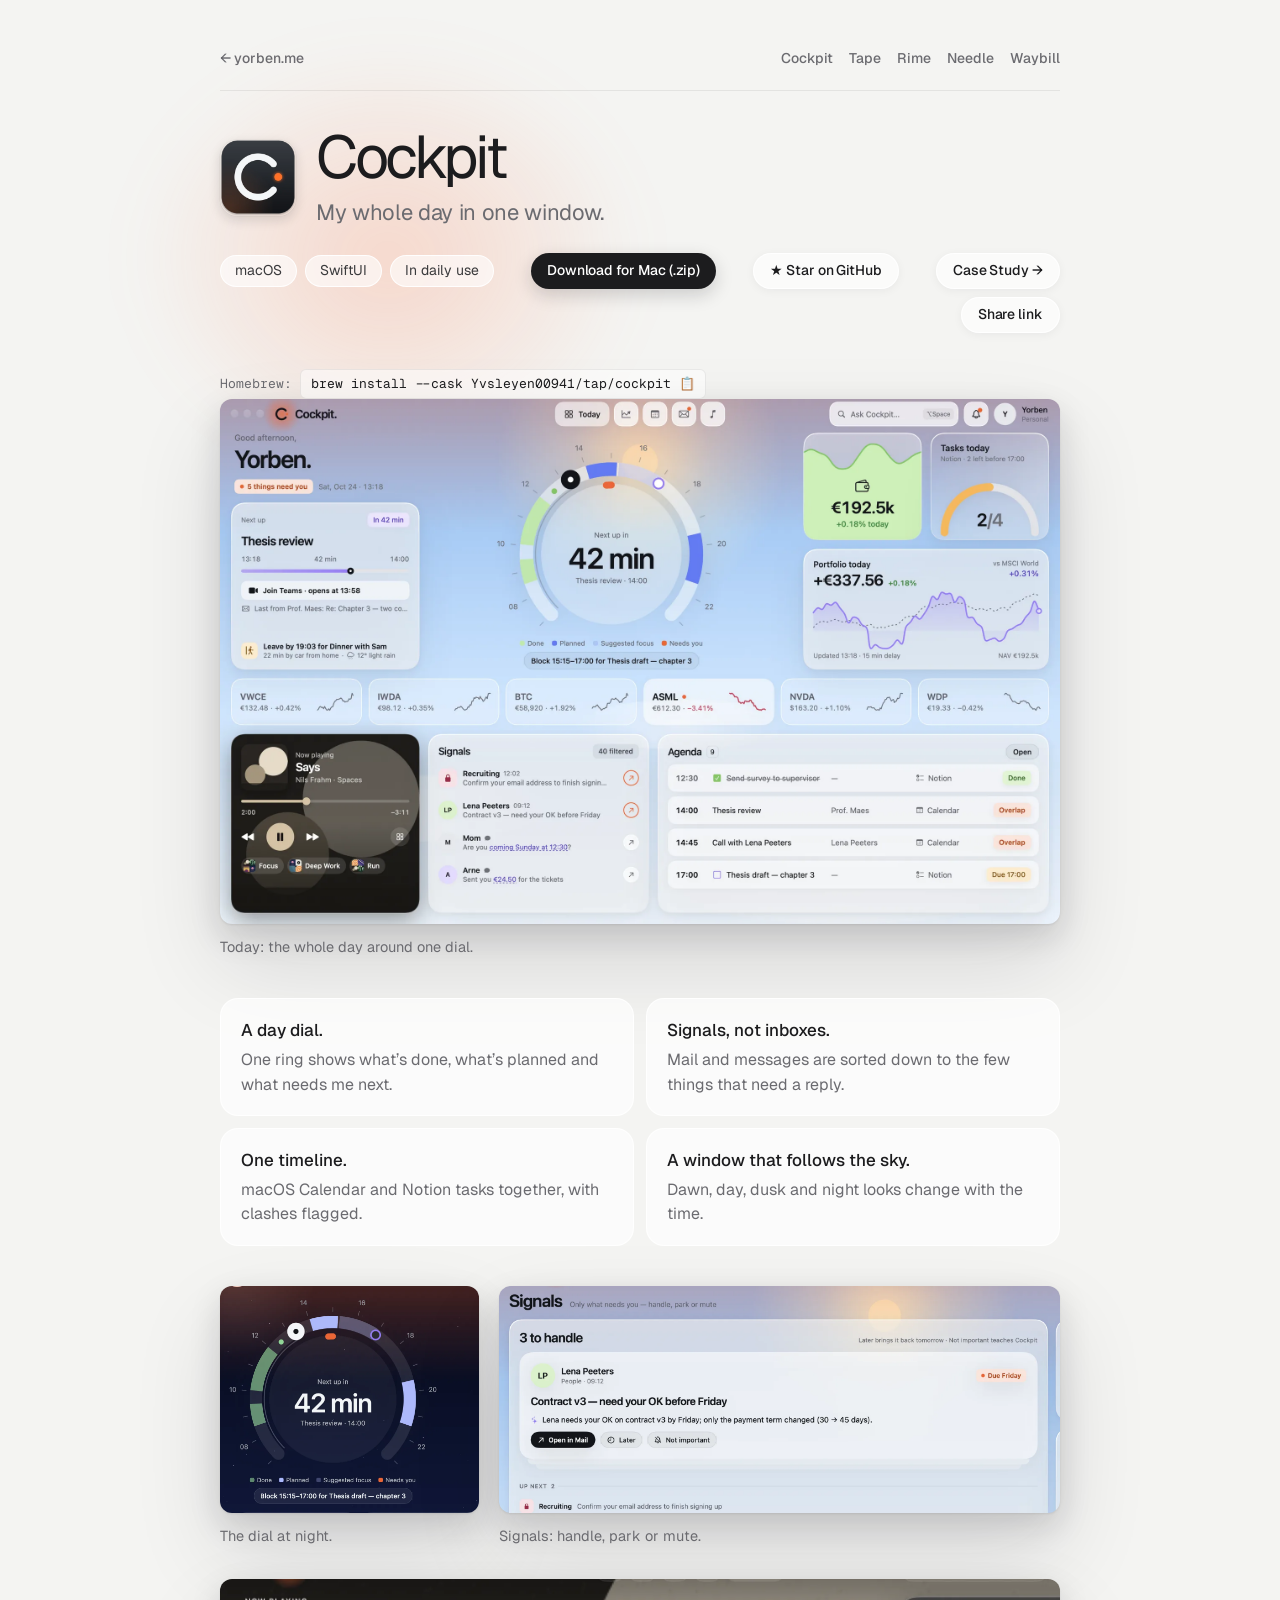
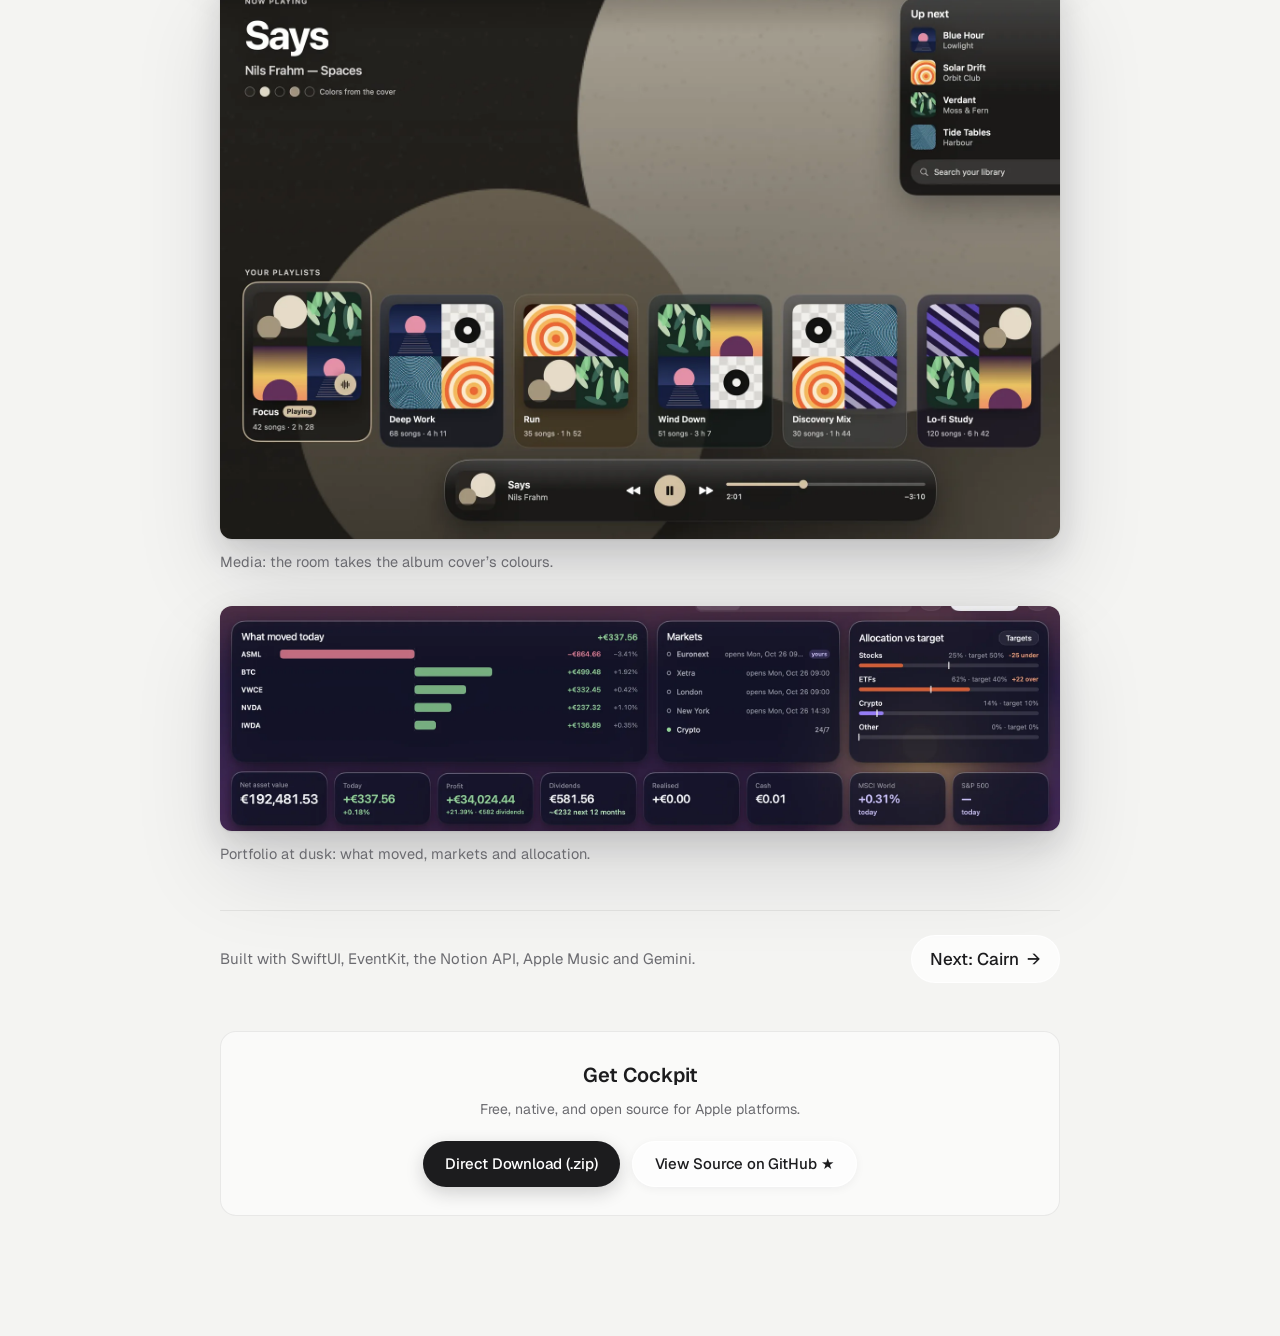
==== cockpit/index.html @ b58d498b "Add dedicated product landing pages for Cockpit, Tape, Rime, Needle, Waybill with 404 router and Clo" ====
<!DOCTYPE html>
<html lang="en">
<head>
  <meta charset="UTF-8">
  <meta name="viewport" content="width=device-width, initial-scale=1, viewport-fit=cover">
  <title>Cockpit — Unified macOS Productivity Heads-Up Display</title>
  <meta name="description" content="Cockpit consolidates your calendar, tasks, music, and triage signals into a unified native macOS productivity HUD with a 24-hour day dial.">
  <meta name="author" content="Yorben Vander Sleyen">
  <meta name="robots" content="index, follow, max-image-preview:large">
  <link rel="canonical" href="https://yorben.me/cockpit/">
  <link rel="icon" type="image/svg+xml" href="../favicon.svg">

  <!-- Open Graph -->
  <meta property="og:type" content="website">
  <meta property="og:url" content="https://yorben.me/cockpit/">
  <meta property="og:title" content="Cockpit — Unified macOS Productivity Heads-Up Display">
  <meta property="og:description" content="Cockpit consolidates your calendar, tasks, music, and triage signals into a unified native macOS productivity HUD with a 24-hour day dial.">
  <meta property="og:image" content="https://yorben.me/assets/work/cockpit/today.webp">

  <!-- Twitter -->
  <meta name="twitter:card" content="summary_large_image">
  <meta name="twitter:title" content="Cockpit — Unified macOS Productivity Heads-Up Display">
  <meta name="twitter:description" content="Cockpit consolidates your calendar, tasks, music, and triage signals into a unified native macOS productivity HUD with a 24-hour day dial.">
  <meta name="twitter:image" content="https://yorben.me/assets/work/cockpit/today.webp">

  <!-- Fonts & Styles -->
  <link rel="preconnect" href="https://fonts.googleapis.com">
  <link rel="preconnect" href="https://fonts.gstatic.com" crossorigin>
  <link href="https://fonts.googleapis.com/css2?family=Geist:wght@300;400;500;600&family=Geist+Mono:wght@400;500&display=swap" rel="stylesheet">
  <link rel="stylesheet" href="../style.css">

  <style>
    .app-shell { width: min(840px, 100% - 32px); margin: 0 auto; padding: 36px 0 96px; }
    @media (min-width: 768px) { .app-shell { width: min(840px, 100% - 64px); padding: 48px 0 120px; } }
    .app-nav { display: flex; align-items: center; justify-content: space-between; margin-bottom: 36px; padding-bottom: 20px; border-bottom: 1px solid var(--hairline); font-size: 14px; font-weight: 500; }
    .app-nav a { color: var(--muted); text-decoration: none; transition: color 0.15s; }
    .app-nav a:hover { color: var(--ink); }
    .detail { display: block !important; padding: 0 !important; max-width: 100% !important; }
    .download-card { margin-top: 48px; padding: 28px; border-radius: 16px; border: 1px solid var(--hairline); background: var(--glass); text-align: center; }
    .download-card h3 { font-size: 20px; font-weight: 600; margin-bottom: 8px; color: var(--ink); }
    .download-card p { font-size: 14px; color: var(--muted); margin-bottom: 20px; }
  </style>
</head>
<body>
  <div class="app-shell">
    <nav class="app-nav">
      <a href="https://yorben.me">← yorben.me</a>
      <div style="display: flex; gap: 16px;">
        <a href="https://yorben.me/cockpit/">Cockpit</a>
        <a href="https://yorben.me/tape/">Tape</a>
        <a href="https://yorben.me/rime/">Rime</a>
        <a href="https://yorben.me/needle/">Needle</a>
        <a href="https://yorben.me/waybill/">Waybill</a>
      </div>
    </nav>

    <article class="detail c-cockpit" id="detail-cockpit" data-detail="cockpit">
        <header class="detail-head">
          <img class="app-icon lg" src="../assets/icons/cockpit.webp" width="256" height="256" alt="Cockpit app icon">
          <div>
            <h2 class="detail-title">Cockpit</h2>
            <p class="detail-tag">My whole day in one window.</p>
          </div>
        </header>
        <div class="detail-meta">
          <span class="chip">macOS</span><span class="chip">SwiftUI</span><span class="chip">In daily use</span>
          <a class="btn btn-ink btn-sm" href="https://github.com/Yvsleyen00941/Cockpit/releases/download/v1.0.0/Cockpit-macOS-v1.0.0.zip">Download for Mac (.zip)</a>
          <a class="btn btn-glass btn-sm" href="https://github.com/Yvsleyen00941/Cockpit" target="_blank" rel="noopener">★ Star on GitHub</a>
          <a class="btn btn-glass btn-sm" href="../articles/building-cockpit-macos-hud.html">Case Study →</a>
          <button class="btn btn-glass btn-sm" type="button" data-copy="https://yorben.me/#cockpit">Share link</button>
        </div>
        <p style="margin: 12px 0 0; font-size: 13px; font-family: var(--mono); color: var(--muted); display: flex; align-items: center; gap: 8px; flex-wrap: wrap;">
          <span>Homebrew:</span>
          <button type="button" style="cursor: pointer; border: 1px solid var(--hairline); background: var(--glass); padding: 4px 10px; border-radius: 6px; font-family: inherit; font-size: inherit; color: var(--ink);" data-copy="brew install --cask Yvsleyen00941/tap/cockpit">brew install --cask Yvsleyen00941/tap/cockpit 📋</button>
        </p>

        <figure class="shot shot-hero media-mac">
          <img loading="lazy" decoding="async" src="../assets/work/cockpit/today.webp" width="2000" height="1250" alt="Cockpit’s Today screen">
          <figcaption>Today: the whole day around one dial.</figcaption>
        </figure>

        <ul class="facts">
          <li><strong>A day dial.</strong> One ring shows what’s done, what’s planned and what needs me next.</li>
          <li><strong>Signals, not inboxes.</strong> Mail and messages are sorted down to the few things that need a reply.</li>
          <li><strong>One timeline.</strong> macOS Calendar and Notion tasks together, with clashes flagged.</li>
          <li><strong>A window that follows the sky.</strong> Dawn, day, dusk and night looks change with the time.</li>
        </ul>

        <div class="shots">
          <div class="shot-row">
            <figure class="shot media-mac" style="--ar: 1.144"><img loading="lazy" decoding="async" src="../assets/work/cockpit/dial.webp" width="1030" height="900" alt="The day dial at night"><figcaption>The dial at night.</figcaption></figure>
            <figure class="shot media-mac" style="--ar: 2.473"><img loading="lazy" decoding="async" src="../assets/work/cockpit/signals.webp" width="1800" height="728" alt="Signals triage queue"><figcaption>Signals: handle, park or mute.</figcaption></figure>
          </div>
          <div class="shot-row">
            <figure class="shot media-mac" style="--ar: 1.500"><img loading="lazy" decoding="async" src="../assets/work/cockpit/media.webp" width="1800" height="1200" alt="Media screen with playlists"><figcaption>Media: the room takes the album cover’s colours.</figcaption></figure>
          </div>
          <div class="shot-row">
            <figure class="shot media-mac" style="--ar: 3.731"><img loading="lazy" decoding="async" src="../assets/work/cockpit/portfolio.webp" width="2000" height="536" alt="Portfolio overview at dusk"><figcaption>Portfolio at dusk: what moved, markets and allocation.</figcaption></figure>
          </div>
        </div>

        <div class="detail-foot">
          <p class="built">Built with SwiftUI, EventKit, the Notion API, Apple Music and Gemini.</p>
          <a class="next" href="#cairn">Next: Cairn <span aria-hidden="true">→</span></a>
        </div>
      </article>

    <div class="download-card">
      <h3>Get Cockpit</h3>
      <p>Free, native, and open source for Apple platforms.</p>
      <div style="display: inline-flex; gap: 12px; flex-wrap: wrap; justify-content: center;">
        <a class="btn btn-ink" href="https://github.com/Yvsleyen00941/Cockpit/releases/download/v1.0.0/Cockpit-macOS-v1.0.0.zip">Direct Download (.zip)</a>
        <a class="btn btn-glass" href="https://github.com/Yvsleyen00941/Cockpit" target="_blank" rel="noopener">View Source on GitHub ★</a>
      </div>
    </div>
  </div>

  <!-- Cloudflare Web Analytics -->
  <script defer src='https://static.cloudflareinsights.com/beacon.min.js' data-cf-beacon='{"token": "6a0b22985e364760aff75a8e9f5f2784"}'></script>
</body>
</html>
---- style.css ----
/* yorben.me — silver & glass
   Light, faintly warm metallic greys (sampled from the silver iPhone 17 Pro),
   frosted glass over a softly lit page, big light type, colour only per project. */

:root {
  --page: #F4F4F2;
  --silver-hi: #EEEEEC;
  --silver: #DCDCDA;
  --silver-lo: #C3C3C1;

  --ink: #1C1C1E;
  --ink-soft: #3A3A3C;
  --muted: #6B6B70;
  --hairline: rgba(28, 28, 30, 0.08);

  --glass: rgba(255, 255, 255, 0.52);
  --glass-strong: rgba(255, 255, 255, 0.74);
  --edge: rgba(255, 255, 255, 0.9);
  --mint: #2FCF96;

  --r-xl: 32px;
  --r-lg: 24px;
  --r-md: 18px;

  --shadow-card: 0 1px 1px rgba(20, 20, 30, 0.03), 0 10px 30px rgba(20, 20, 30, 0.06), 0 30px 80px rgba(20, 20, 30, 0.05);
  --shadow-shot: 0 1px 2px rgba(20, 20, 30, 0.08), 0 12px 32px rgba(20, 20, 30, 0.14), 0 40px 90px rgba(20, 20, 30, 0.12);

  --spring: cubic-bezier(0.16, 1, 0.3, 1);
  --ease: cubic-bezier(0.2, 0.8, 0.2, 1);

  --font: 'Geist', -apple-system, BlinkMacSystemFont, 'SF Pro Text', 'Segoe UI', sans-serif;
  --mono: 'Geist Mono', ui-monospace, 'SF Mono', Menlo, monospace;
}

*, *::before, *::after { box-sizing: border-box; }
html { scroll-behavior: smooth; -webkit-text-size-adjust: 100%; background: var(--page); }
body {
  margin: 0;
  min-height: 100vh;
  background: var(--page);
  color: var(--ink);
  font-family: var(--font);
  font-size: 17px;
  line-height: 1.55;
  -webkit-font-smoothing: antialiased;
  text-rendering: optimizeLegibility;
  overflow-x: hidden;
}
img { max-width: 100%; display: block; }
a { color: inherit; text-decoration: none; }
button { font: inherit; color: inherit; }
h1, h2, h3, p, ul, figure { margin: 0; }
ul { padding: 0; list-style: none; }
:focus-visible { outline: 2px solid var(--ink); outline-offset: 3px; border-radius: 8px; }
::selection { background: rgba(28, 28, 30, 0.12); }

.shell { width: min(1200px, 100% - 32px); margin-inline: auto; }
@media (min-width: 768px) { .shell { width: min(1200px, 100% - 64px); } }

/* ---------- Atmosphere: one soft light source, top left ---------- */
.atmosphere {
  position: fixed; inset: 0; z-index: -2; pointer-events: none;
  background:
    radial-gradient(60% 50% at 12% 0%, rgba(255, 255, 255, 0.95), transparent 70%),
    radial-gradient(45% 40% at 92% 8%, rgba(214, 224, 240, 0.55), transparent 70%),
    radial-gradient(50% 45% at 80% 100%, rgba(240, 228, 214, 0.5), transparent 70%),
    linear-gradient(180deg, #F7F7F5 0%, var(--page) 40%, #EFEFED 100%);
}
.grain {
  position: fixed; inset: -50%; z-index: 100; pointer-events: none; opacity: 0.045;
  background-image: url("data:image/svg+xml,%3Csvg xmlns='http://www.w3.org/2000/svg' width='180' height='180'%3E%3Cfilter id='n'%3E%3CfeTurbulence type='fractalNoise' baseFrequency='.9' numOctaves='2' stitchTiles='stitch'/%3E%3CfeColorMatrix values='0 0 0 0 0 0 0 0 0 0 0 0 0 0 0 0 0 0 1 0'/%3E%3C/filter%3E%3Crect width='100%25' height='100%25' filter='url(%23n)'/%3E%3C/svg%3E");
}

/* ---------- Glass ---------- */
.glass {
  background: var(--glass);
  -webkit-backdrop-filter: blur(24px) saturate(1.5);
  backdrop-filter: blur(24px) saturate(1.5);
  border: 1px solid var(--edge);
  box-shadow: var(--shadow-card), inset 0 1px 0 rgba(255, 255, 255, 0.9);
}

/* ---------- Buttons & chips ---------- */
.btn {
  display: inline-flex; align-items: center; justify-content: center; gap: 8px;
  height: 46px; padding: 0 22px; border-radius: 999px; border: 0;
  font-size: 15px; font-weight: 500; letter-spacing: -0.005em; white-space: nowrap;
  cursor: pointer; transition: transform 0.3s var(--spring), background 0.2s, box-shadow 0.3s;
}
.btn:active { transform: scale(0.97); }
.btn-sm { height: 36px; padding: 0 16px; font-size: 14px; }
.btn-ink { background: var(--ink); color: #fff; box-shadow: 0 6px 18px rgba(20, 20, 30, 0.18); }
.btn-ink:hover { background: #000; transform: translateY(-1px); }
.btn-glass {
  background: rgba(255, 255, 255, 0.62); color: var(--ink);
  border: 1px solid var(--edge); box-shadow: 0 2px 10px rgba(20, 20, 30, 0.05);
}
.btn-glass:hover { background: #fff; transform: translateY(-1px); }

.chip, .chips li {
  display: inline-flex; align-items: center; height: 32px; padding: 0 14px;
  border-radius: 999px; font-size: 14px; color: var(--ink-soft);
  background: rgba(255, 255, 255, 0.6); border: 1px solid var(--edge);
}
.chips { display: flex; flex-wrap: wrap; gap: 8px; }

.eyebrow { display: inline-flex; align-items: center; gap: 10px; font-size: 15px; font-weight: 500; color: var(--muted); }
.live-dot {
  width: 8px; height: 8px; border-radius: 50%; background: var(--mint);
  box-shadow: 0 0 0 4px rgba(47, 207, 150, 0.18);
  animation: pulse 2.8s var(--ease) infinite;
}
@keyframes pulse { 50% { box-shadow: 0 0 0 7px rgba(47, 207, 150, 0.06); } }

/* ---------- Navigation ---------- */
.nav-wrap { position: sticky; top: 12px; z-index: 50; width: min(1200px, 100% - 24px); margin: 12px auto 0; }
.nav {
  display: flex; align-items: center; justify-content: space-between; gap: 16px;
  height: 60px; padding: 0 10px 0 12px; border-radius: 999px;
  background: var(--glass-strong);
}
.brand { display: inline-flex; align-items: center; gap: 10px; }
.brand-mark { width: 34px; height: 34px; filter: drop-shadow(0 2px 4px rgba(20, 20, 30, 0.14)); }
.brand-mark.sm { width: 22px; height: 22px; }
.brand-word { font-size: 18px; font-weight: 600; letter-spacing: -0.03em; }
.brand-word .dot { color: var(--mint); }
.nav-links { display: flex; gap: 4px; }
.nav-links a { padding: 8px 14px; border-radius: 999px; font-size: 15px; color: var(--ink-soft); transition: background 0.2s, color 0.2s; }
.nav-links a:hover, .nav-links a.is-active { background: rgba(28, 28, 30, 0.06); color: var(--ink); }
@media (max-width: 640px) {
  .nav-links { display: none; }
}

/* ---------- Hero ---------- */
.hero {
  display: grid; grid-template-columns: minmax(0, 1fr) minmax(0, 1.1fr); align-items: center; gap: 48px;
  min-height: min(820px, calc(100svh - 72px)); padding-block: 56px 40px;
}
.display {
  margin-top: 22px;
  font-size: clamp(44px, 5.1vw, 78px); line-height: 1; font-weight: 300; letter-spacing: -0.05em; text-wrap: balance;
}
.lede { margin-top: 26px; max-width: 34em; font-size: clamp(17px, 1.35vw, 19px); color: var(--muted); }
.hero-actions { display: flex; flex-wrap: wrap; gap: 12px; margin-top: 34px; }

.hero-scene { position: relative; aspect-ratio: 1 / 0.86; }
.float {
  position: absolute; will-change: transform;
  transform: translate3d(calc(var(--px, 0) * 1px), calc(var(--py, 0) * 1px), 0);
  transition: transform 0.9s var(--spring);
}
.float img { width: 100%; height: auto; box-shadow: var(--shadow-shot); animation: drift 9s ease-in-out infinite; }
.f-mac { width: 92%; right: 0; top: 4%; z-index: 1; }
.f-mac img { border-radius: 14px; }
.f-globe { width: 44%; right: -3%; bottom: 0; z-index: 2; }
.f-globe img { border-radius: 16px; animation-delay: -3s; }
.f-phone { width: 29%; left: 2%; bottom: -6%; z-index: 3; container-type: inline-size; }
.f-phone img {
  border-radius: 13.5cqw; aspect-ratio: 900 / 1500; object-fit: cover; object-position: top;
  outline: 1px solid rgba(255, 255, 255, 0.9); outline-offset: -1px; animation-delay: -6s;
}
.halo {
  position: absolute; inset: 8% 6% 4% 10%; z-index: 0; border-radius: 50%;
  background:
    radial-gradient(closest-side at 30% 70%, rgba(62, 230, 168, 0.28), transparent),
    radial-gradient(closest-side at 70% 30%, rgba(255, 140, 80, 0.18), transparent),
    radial-gradient(closest-side at 80% 80%, rgba(70, 110, 230, 0.2), transparent);
  filter: blur(40px);
}
@keyframes drift { 50% { transform: translateY(-8px); } }

@media (max-width: 920px) {
  .hero { grid-template-columns: 1fr; min-height: 0; gap: 40px; padding-top: 40px; }
  .hero-scene { width: min(640px, 100%); margin-inline: auto; margin-bottom: 24px; }
}

/* ---------- Sections ---------- */
.section { padding-block: clamp(80px, 10vw, 140px) 0; scroll-margin-top: 84px; }
.section-head { margin-bottom: 40px; }
.title { margin-top: 12px; font-size: clamp(34px, 4.4vw, 60px); line-height: 1.04; font-weight: 300; letter-spacing: -0.045em; }
.sub { margin-top: 12px; color: var(--muted); font-size: 18px; }

/* ---------- Work: bento ---------- */
.bento { display: grid; grid-template-columns: repeat(12, minmax(0, 1fr)); gap: 20px; }
.span-4 { grid-column: span 4; }
.span-6 { grid-column: span 6; }
.span-8 { grid-column: span 8; }
.span-12 { grid-column: span 12; }

.card {
  --tint: 200 200 200;
  --pad: 28px;
  position: relative; isolation: isolate; overflow: hidden;
  display: flex; flex-direction: column;
  height: var(--h, 540px); padding: var(--pad) var(--pad) 0; border-radius: var(--r-xl);
  transition: transform 0.6s var(--spring), box-shadow 0.6s var(--spring);
}
.span-8, .span-4 { --h: 600px; }
.span-6 { --h: 490px; }
.card::before {
  content: ''; position: absolute; z-index: -1; left: 10%; right: 10%; bottom: -30%; height: 75%;
  border-radius: 50%; background: radial-gradient(closest-side, rgb(var(--tint) / 0.35), transparent);
  filter: blur(30px); transition: opacity 0.6s var(--ease), transform 0.8s var(--spring);
}
.card:hover { transform: translateY(-4px); box-shadow: var(--shadow-card), 0 30px 70px rgba(20, 20, 30, 0.08); }
.card:hover::before { transform: scale(1.12); }

.card-title-row { display: flex; align-items: center; gap: 14px; }
.card h3 { font-size: 24px; font-weight: 500; letter-spacing: -0.03em; line-height: 1.15; }
.platform { font-size: 14px; color: var(--muted); }
.card-line { margin-top: 14px; max-width: 30em; color: var(--ink-soft); font-size: 16.5px; }

.app-icon { width: 48px; height: 48px; border-radius: 22.5%; box-shadow: 0 4px 12px rgba(20, 20, 30, 0.14), 0 0 0 0.5px rgba(0, 0, 0, 0.06); flex: none; }
.app-icon.lg { width: 76px; height: 76px; }

/* The screenshot starts below the text and runs off the card's edge: a piece, not the whole screen. */
.card-media { position: relative; flex: 1; min-height: 0; margin-top: 28px; }
.card-media img {
  position: absolute; top: 0; left: 0; width: 100%; height: auto; max-width: none;
  box-shadow: var(--shadow-shot);
  transform: translateY(10px); transition: transform 0.7s var(--spring);
}
.card:hover .card-media img { transform: translateY(0) scale(1.012); }
.card .media-mac img { border-radius: 12px 12px 0 0; }
.card .media-ipad img { border-radius: 16px 16px 0 0; }

.card-tall .card-media { container-type: inline-size; }
.card-tall .card-media img {
  left: 50%; width: min(80%, 300px); translate: -50% 0;
  border-radius: min(10.8cqw, 40px); outline: 1px solid rgba(255, 255, 255, 0.9); outline-offset: -1px;
}

.card-wide { --h: 440px; flex-direction: row; gap: 40px; }
.card-wide .card-text { flex: 0 0 32%; align-self: center; padding-bottom: var(--pad); }
.card-wide .card-media { margin-top: 12px; }
.card-wide .card-media img { border-radius: 16px 16px 0 0; }

.card-open {
  position: absolute; top: 22px; right: 22px; width: 40px; height: 40px; border-radius: 50%;
  display: grid; place-items: center; background: rgba(255, 255, 255, 0.7); border: 1px solid var(--edge);
  transition: background 0.3s, color 0.3s, transform 0.5s var(--spring);
}
.card-open svg { width: 18px; height: 18px; fill: none; stroke: currentColor; stroke-width: 2; stroke-linecap: round; stroke-linejoin: round; }
.card:hover .card-open { background: var(--ink); color: #fff; transform: rotate(45deg); }

/* project colours: used only as each project's light */
.c-rime { --tint: 140 185 240; }
.c-cockpit { --tint: 255 110 60; }
.c-cairn { --tint: 62 230 168; }
.c-aero { --tint: 60 110 225; }
.c-waybill { --tint: 85 89 225; }
.c-hub { --tint: 232 150 90; }
.c-tape { --tint: 52 211 153; }
.c-needle { --tint: 167 139 250; }

/* Tape and Needle live on the bottom edge of the screen, so their pictures stand on the card's bottom edge. */
.c-tape .card-media img, .c-needle .card-media img { top: auto; bottom: 0; transform: none; transform-origin: 50% 100%; }

@media (max-width: 980px) {
  .span-8, .span-4 { grid-column: span 12; }
  .span-8 { --h: 620px; }
  .card-tall { --h: 580px; }
}
@media (max-width: 760px) {
  .span-6 { grid-column: span 12; }
  .card { --pad: 22px; height: auto; border-radius: 28px; }
  .card-media { flex: none; height: 50vw; margin-top: 22px; }
  .card-tall .card-media { height: 420px; }
  .card-wide { flex-direction: column; gap: 0; }
  .card-wide .card-text { padding-bottom: 0; align-self: auto; }
  .card-wide .card-media { margin-top: 22px; }
  .card-open { top: 18px; right: 18px; }
  /* Wide and short: the card takes the picture's own height instead of leaving a gap above it. */
  .c-tape .card-media, .c-needle .card-media { height: auto; }
  .c-tape .card-media img, .c-needle .card-media img { position: relative; }
}

/* ---------- About ---------- */
.principles { display: grid; grid-template-columns: repeat(3, minmax(0, 1fr)); gap: 20px; }
.principle { padding: 28px; border-radius: var(--r-lg); }
.principle .num { font-family: var(--mono); font-size: 13px; color: var(--muted); }
.principle h3 { margin-top: 28px; font-size: 22px; font-weight: 500; letter-spacing: -0.025em; }
.principle p { margin-top: 8px; color: var(--muted); }
.toolkit { display: flex; align-items: center; flex-wrap: wrap; gap: 14px 20px; margin-top: 28px; }
.toolkit-label { font-size: 15px; font-weight: 500; color: var(--muted); }
@media (max-width: 860px) { .principles { grid-template-columns: 1fr; } .principle h3 { margin-top: 14px; } }

/* ---------- Contact & footer ---------- */
.contact {
  display: flex; align-items: flex-end; justify-content: space-between; gap: 32px; flex-wrap: wrap;
  padding: clamp(28px, 5vw, 56px); border-radius: var(--r-xl);
}
.contact-actions { display: flex; flex-wrap: wrap; gap: 10px; }
.footer {
  display: flex; justify-content: space-between; align-items: center; gap: 16px; flex-wrap: wrap;
  padding-block: 56px 40px; font-size: 14px; color: var(--muted);
}
.footer-brand { display: inline-flex; align-items: center; gap: 10px; color: var(--ink-soft); }
.footer a:hover { color: var(--ink); }

/* ---------- Reveal on scroll (content stays visible without JS) ---------- */
.js [data-reveal] { opacity: 0; transform: translateY(22px); transition: opacity 0.9s var(--spring), transform 0.9s var(--spring); }
.js [data-reveal].is-in { opacity: 1; transform: none; }
.js .card[data-reveal].is-in { transition: opacity 0.9s var(--spring), transform 0.6s var(--spring), box-shadow 0.6s var(--spring); }
.js .card[data-reveal].is-in:hover { transform: translateY(-4px); }

/* ---------- Project sheet ---------- */
.sheet {
  width: min(1080px, 100% - 24px); max-width: none; height: calc(100dvh - 24px); max-height: none;
  margin: auto auto 0; padding: 0; border: 0; background: transparent; overflow: visible; color: var(--ink);
}
.sheet::backdrop { background: rgba(28, 28, 32, 0.26); -webkit-backdrop-filter: blur(8px); backdrop-filter: blur(8px); }
.sheet[open] { animation: sheet-in 0.55s var(--spring); }
.sheet[open]::backdrop { animation: fade-in 0.4s var(--ease); }
.sheet.is-closing { animation: sheet-out 0.28s var(--ease) forwards; }
.sheet.is-closing::backdrop { animation: fade-out 0.28s var(--ease) forwards; }
@keyframes sheet-in { from { transform: translateY(60px); opacity: 0; } }
@keyframes sheet-out { to { transform: translateY(60px); opacity: 0; } }
@keyframes fade-in { from { opacity: 0; } }
@keyframes fade-out { to { opacity: 0; } }

.sheet-panel {
  height: 100%; overflow-y: auto; overscroll-behavior: contain;
  border-radius: 32px 32px 0 0;
  background: rgba(248, 248, 246, 0.94);
  -webkit-backdrop-filter: blur(30px) saturate(1.4); backdrop-filter: blur(30px) saturate(1.4);
  border: 1px solid var(--edge); border-bottom: 0;
  box-shadow: 0 -20px 60px rgba(20, 20, 30, 0.12);
  padding: 0 clamp(20px, 4vw, 48px) 56px;
}
.sheet-bar {
  position: sticky; top: 0; z-index: 2; display: flex; justify-content: center; align-items: center;
  height: 64px; margin-inline: calc(clamp(20px, 4vw, 48px) * -1); margin-bottom: 8px;
  background: linear-gradient(rgba(248, 248, 246, 0.96) 55%, rgba(248, 248, 246, 0));
}
.sheet-grabber { width: 40px; height: 5px; border-radius: 3px; background: rgba(28, 28, 30, 0.16); }
.icon-btn {
  display: grid; place-items: center; width: 40px; height: 40px; border-radius: 50%; border: 1px solid var(--edge);
  background: rgba(255, 255, 255, 0.8); cursor: pointer; transition: background 0.2s, transform 0.3s var(--spring);
}
.icon-btn:hover { background: #fff; transform: scale(1.06); }
.icon-btn svg { width: 18px; height: 18px; fill: none; stroke: currentColor; stroke-width: 2; stroke-linecap: round; }
.sheet-close { position: absolute; right: clamp(16px, 3vw, 28px); top: 12px; }

.detail { position: relative; isolation: isolate; }
.detail::before {
  content: ''; position: absolute; z-index: -1; top: -80px; left: -10%; width: 60%; height: 420px;
  background: radial-gradient(closest-side, rgb(var(--tint) / 0.22), transparent); filter: blur(30px);
}
.detail-head { display: flex; align-items: center; gap: 20px; }
.detail-title { font-size: clamp(36px, 5vw, 60px); font-weight: 400; letter-spacing: -0.05em; line-height: 1; }
.detail-tag { margin-top: 8px; font-size: clamp(18px, 2vw, 22px); color: var(--muted); letter-spacing: -0.015em; }
.detail-meta { display: flex; flex-wrap: wrap; align-items: center; gap: 8px; margin: 24px 0 36px; }
.detail-meta .btn { margin-left: auto; }
@media (max-width: 560px) { .detail-meta .btn { margin-left: 0; } .app-icon.lg { width: 60px; height: 60px; } }

.shot img { width: 100%; height: auto; box-shadow: var(--shadow-shot); cursor: zoom-in; background: var(--silver-hi); }
.shot figcaption { margin-top: 12px; font-size: 14.5px; color: var(--muted); }
.shot.media-mac img { border-radius: 12px; }
.shot.media-ipad img { border-radius: 16px; }
.shot.media-phone { container-type: inline-size; }
.shot.media-phone img { border-radius: 13.5cqw; outline: 1px solid rgba(255, 255, 255, 0.9); outline-offset: -1px; }
.shot-hero { margin-bottom: 40px; }

.facts { display: grid; grid-template-columns: repeat(2, minmax(0, 1fr)); gap: 12px; margin-bottom: 40px; }
.facts li { padding: 18px 20px; border-radius: var(--r-md); background: rgba(255, 255, 255, 0.66); border: 1px solid var(--edge); color: var(--muted); font-size: 16px; }
.facts strong { display: block; margin-bottom: 4px; color: var(--ink); font-weight: 500; font-size: 17px; }
@media (max-width: 640px) { .facts { grid-template-columns: 1fr; } }

/* Rows share one height: each shot's width grows with its aspect ratio (--ar). */
.shots { display: grid; gap: 32px; }
.shot-row { display: flex; gap: 20px; align-items: flex-start; }
.shot-row .shot { flex: var(--ar, 1) 1 0%; min-width: 0; }
/* At actual size: one CSS pixel per point, so a small window stays as sharp as on the Mac. */
.shot-row .shot.actual { flex: none; width: var(--w); }
.shot.actual img { border-radius: 8px; }
@media (max-width: 640px) {
  .shot-row.actuals { flex-direction: row; flex-wrap: wrap; gap: 24px 16px; }
  .shot-row.actuals .shot.actual { width: calc(50% - 8px); }
}
/* A window that brings its own corners and shadow gets no frame of ours. */
.shot.media-window img { border-radius: 0; box-shadow: none; background: none; }
.phones { display: grid; grid-template-columns: repeat(4, minmax(0, 1fr)); gap: 28px 20px; margin-bottom: 8px; }
.phones figcaption { text-align: center; }
.phones + .facts { margin: 36px 0 0; }
@media (max-width: 640px) {
  .shot-row { flex-direction: column; gap: 32px; }
  .shot-row .shot { flex: none; width: 100%; }
  .phones { grid-template-columns: repeat(2, minmax(0, 1fr)); }
}

.detail-foot {
  display: flex; justify-content: space-between; align-items: center; gap: 20px; flex-wrap: wrap;
  margin-top: 44px; padding-top: 24px; border-top: 1px solid var(--hairline);
}
.built { font-size: 15px; color: var(--muted); max-width: 40em; }
.next { display: inline-flex; gap: 8px; font-weight: 500; padding: 10px 18px; border-radius: 999px; background: rgba(255, 255, 255, 0.7); border: 1px solid var(--edge); transition: background 0.2s; }
.next:hover { background: #fff; }

/* ---------- Articles & Engineering ---------- */
.articles-grid { display: grid; grid-template-columns: repeat(2, minmax(0, 1fr)); gap: 20px; }
@media (max-width: 768px) { .articles-grid { grid-template-columns: 1fr; } }
.article-card {
  padding: 32px; border-radius: var(--r-lg); display: flex; flex-direction: column; justify-content: space-between;
  text-decoration: none; color: inherit; transition: transform 0.2s var(--ease), box-shadow 0.2s var(--ease);
}
.article-card:hover { transform: translateY(-2px); box-shadow: var(--shadow-card); }
.article-card .tag { font-family: var(--mono); font-size: 12px; text-transform: uppercase; color: var(--muted); letter-spacing: 0.05em; }
.article-card h3 { margin: 14px 0 8px; font-size: 21px; font-weight: 500; letter-spacing: -0.02em; color: var(--ink); line-height: 1.3; }
.article-card p { color: var(--muted); font-size: 15px; line-height: 1.5; margin-bottom: 20px; }
.article-card .read-more { font-size: 14px; font-weight: 500; color: var(--ink); display: inline-flex; align-items: center; gap: 6px; }

/* ---------- Lightbox ---------- */
.lightbox {
  position: fixed; inset: 0; z-index: 10; display: grid; place-items: center; padding: 24px;
  background: rgba(244, 244, 242, 0.92); -webkit-backdrop-filter: blur(20px); backdrop-filter: blur(20px);
  cursor: zoom-out; animation: fade-in 0.3s var(--ease);
}
.lightbox[hidden] { display: none; }
.lightbox img { max-width: min(1600px, 100%); max-height: calc(100dvh - 48px); width: auto; height: auto; border-radius: 14px; box-shadow: var(--shadow-shot); animation: zoom-in 0.45s var(--spring); }
.lightbox-close { position: absolute; top: 16px; right: 16px; }
@keyframes zoom-in { from { transform: scale(0.96); opacity: 0; } }

/* ---------- Toast ---------- */
.toast {
  position: fixed; left: 50%; bottom: 28px; z-index: 60; padding: 12px 20px; border-radius: 999px;
  background: var(--ink); color: #fff; font-size: 15px; pointer-events: none;
  opacity: 0; transform: translate(-50%, 16px); transition: opacity 0.3s, transform 0.5s var(--spring);
}
.toast.show { opacity: 1; transform: translate(-50%, 0); }

/* ---------- Reduced motion ---------- */
@media (prefers-reduced-motion: reduce) {
  html { scroll-behavior: auto; }
  *, *::before, *::after { animation: none !important; transition-duration: 0.01ms !important; }
  .js [data-reveal] { opacity: 1; transform: none; }
}
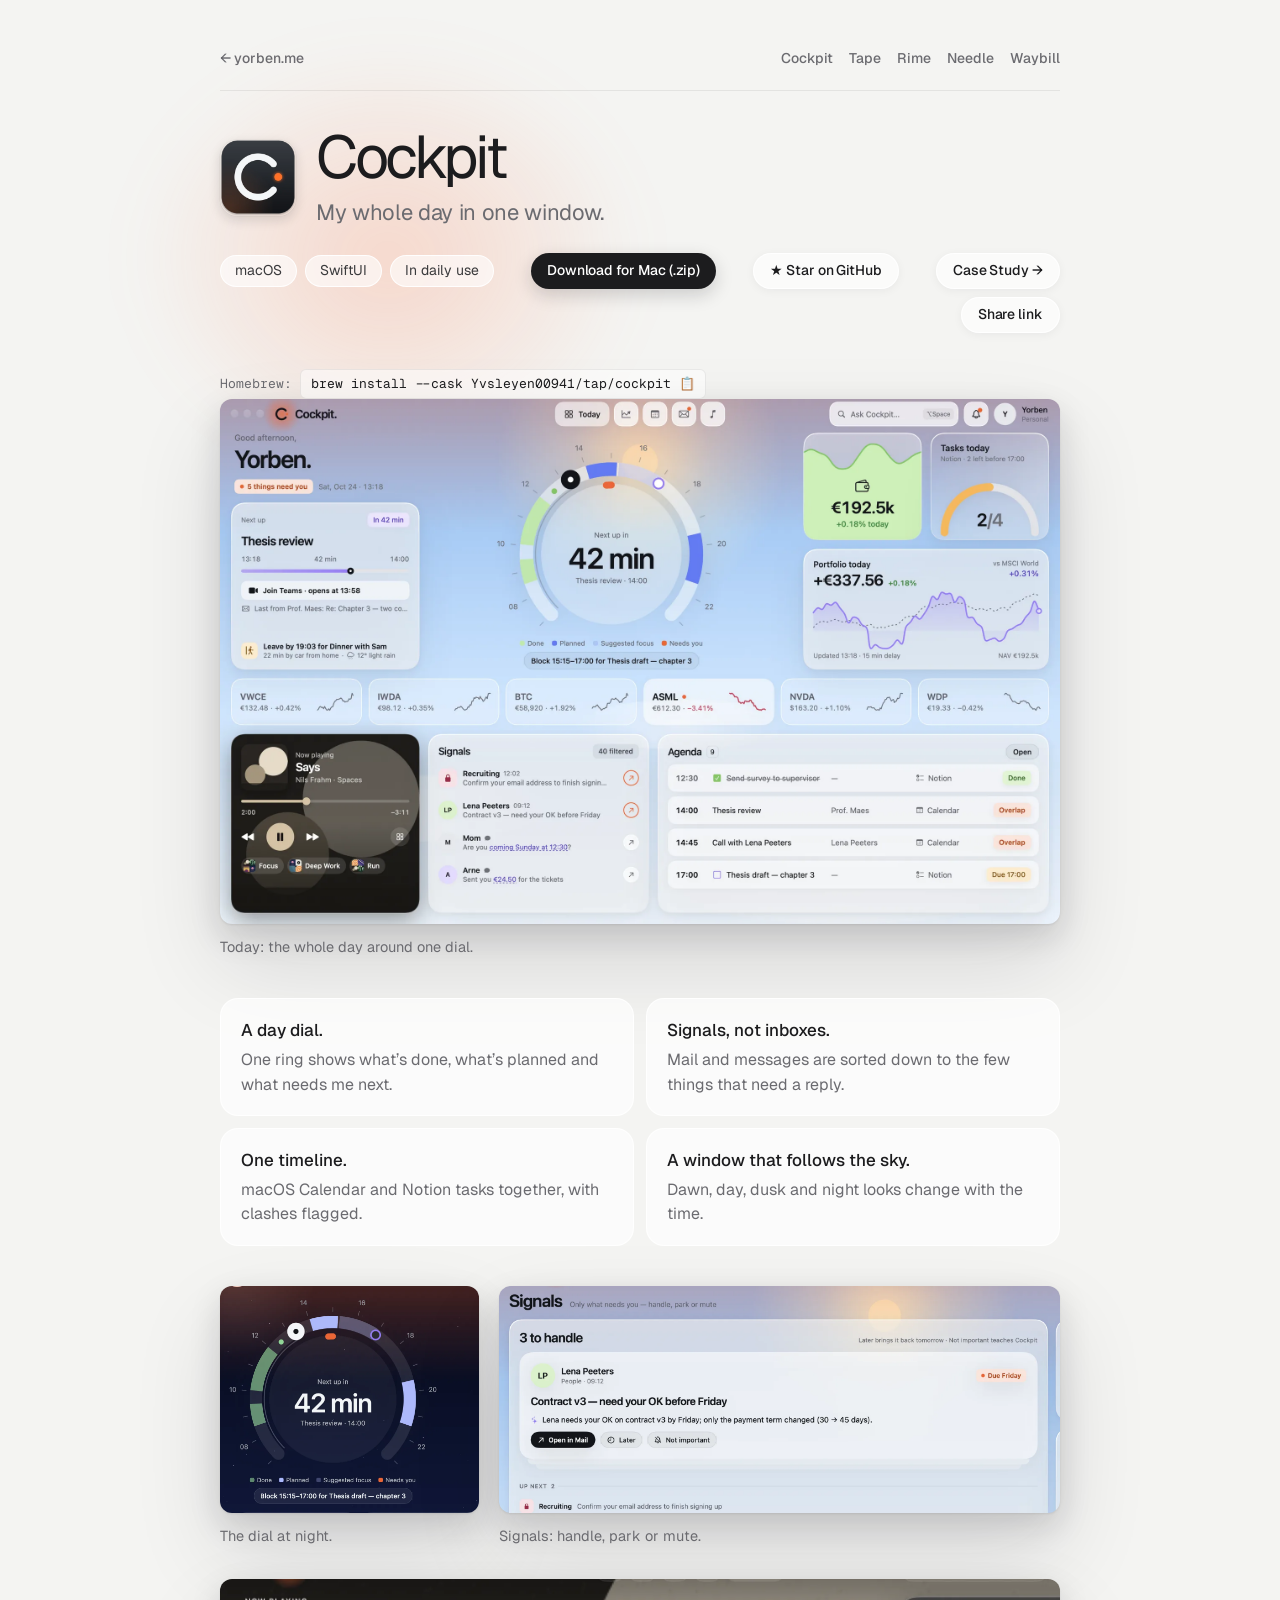
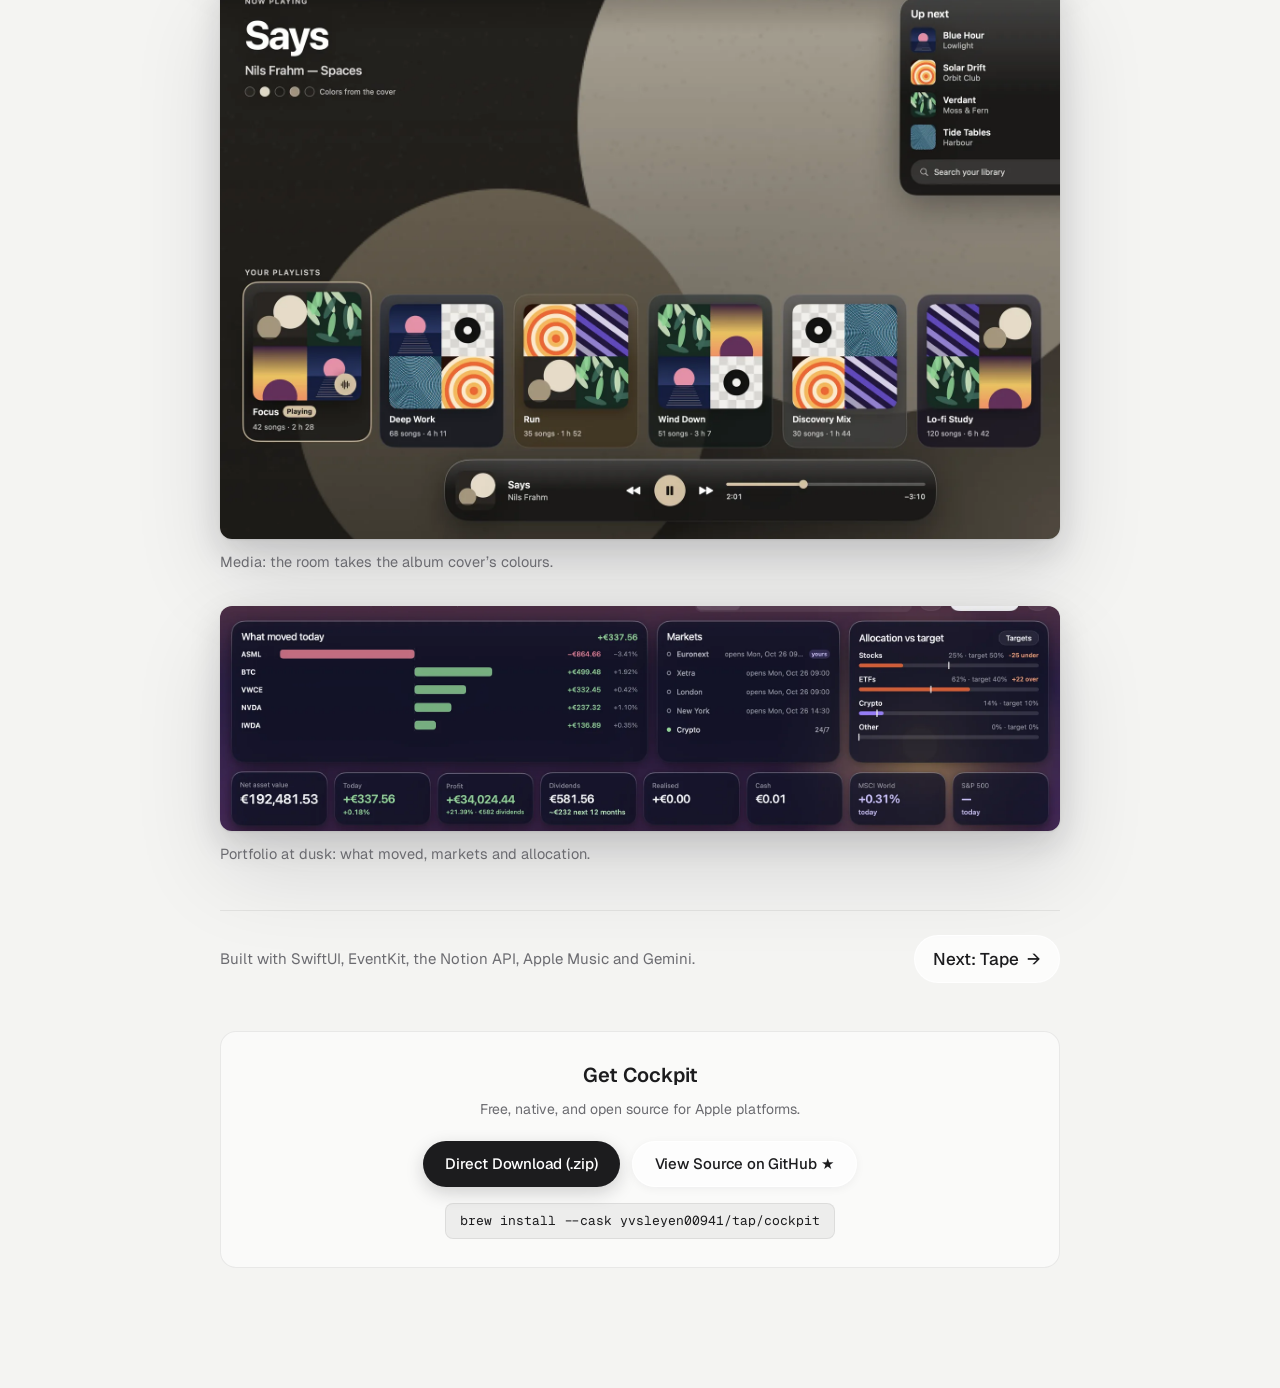
==== commit e70a5690: "Add Schema.org SoftwareApplication structured data and Homebrew install commands" ====
--- a/cockpit/index.html
+++ b/cockpit/index.html
@@ -40,6 +40,29 @@
     .download-card h3 { font-size: 20px; font-weight: 600; margin-bottom: 8px; color: var(--ink); }
     .download-card p { font-size: 14px; color: var(--muted); margin-bottom: 20px; }
   </style>
+  <!-- Schema.org SoftwareApplication -->
+  <script type="application/ld+json">
+  {
+    "@context": "https://schema.org",
+    "@type": "SoftwareApplication",
+    "name": "Cockpit",
+    "operatingSystem": "macOS 14.0 or later",
+    "applicationCategory": "ProductivityApplication",
+    "offers": {
+      "@type": "Offer",
+      "price": "0",
+      "priceCurrency": "USD"
+    },
+    "downloadUrl": "https://github.com/Yvsleyen00941/Cockpit/releases/download/v1.0.0/Cockpit-macOS-v1.0.0.zip",
+    "softwareVersion": "1.0.0",
+    "description": "Cockpit consolidates your calendar, tasks, music, and triage signals into a unified native macOS productivity HUD with a 24-hour day dial.",
+    "author": {
+      "@type": "Person",
+      "name": "Yorben Vander Sleyen",
+      "url": "https://yorben.me"
+    }
+  }
+  </script>
 </head>
 <body>
   <div class="app-shell">
@@ -101,7 +124,7 @@
 
         <div class="detail-foot">
           <p class="built">Built with SwiftUI, EventKit, the Notion API, Apple Music and Gemini.</p>
-          <a class="next" href="#cairn">Next: Cairn <span aria-hidden="true">→</span></a>
+          <a class="next" href="https://yorben.me/tape/">Next: Tape <span aria-hidden="true">→</span></a>
         </div>
       </article>
 
@@ -112,6 +135,9 @@
         <a class="btn btn-ink" href="https://github.com/Yvsleyen00941/Cockpit/releases/download/v1.0.0/Cockpit-macOS-v1.0.0.zip">Direct Download (.zip)</a>
         <a class="btn btn-glass" href="https://github.com/Yvsleyen00941/Cockpit" target="_blank" rel="noopener">View Source on GitHub ★</a>
       </div>
+      <div style="margin-top: 16px;">
+        <code style="display: inline-block; padding: 7px 14px; background: rgba(0,0,0,0.05); border-radius: 8px; font-family: 'Geist Mono', monospace; font-size: 13px; color: var(--ink); border: 1px solid var(--hairline); cursor: pointer;" title="Click to copy" onclick="navigator.clipboard.writeText('brew install --cask yvsleyen00941/tap/cockpit'); this.innerText = 'Copied to clipboard!'; setTimeout(() => this.innerText = 'brew install --cask yvsleyen00941/tap/cockpit', 2000);">brew install --cask yvsleyen00941/tap/cockpit</code>
+      </div>
     </div>
   </div>
 
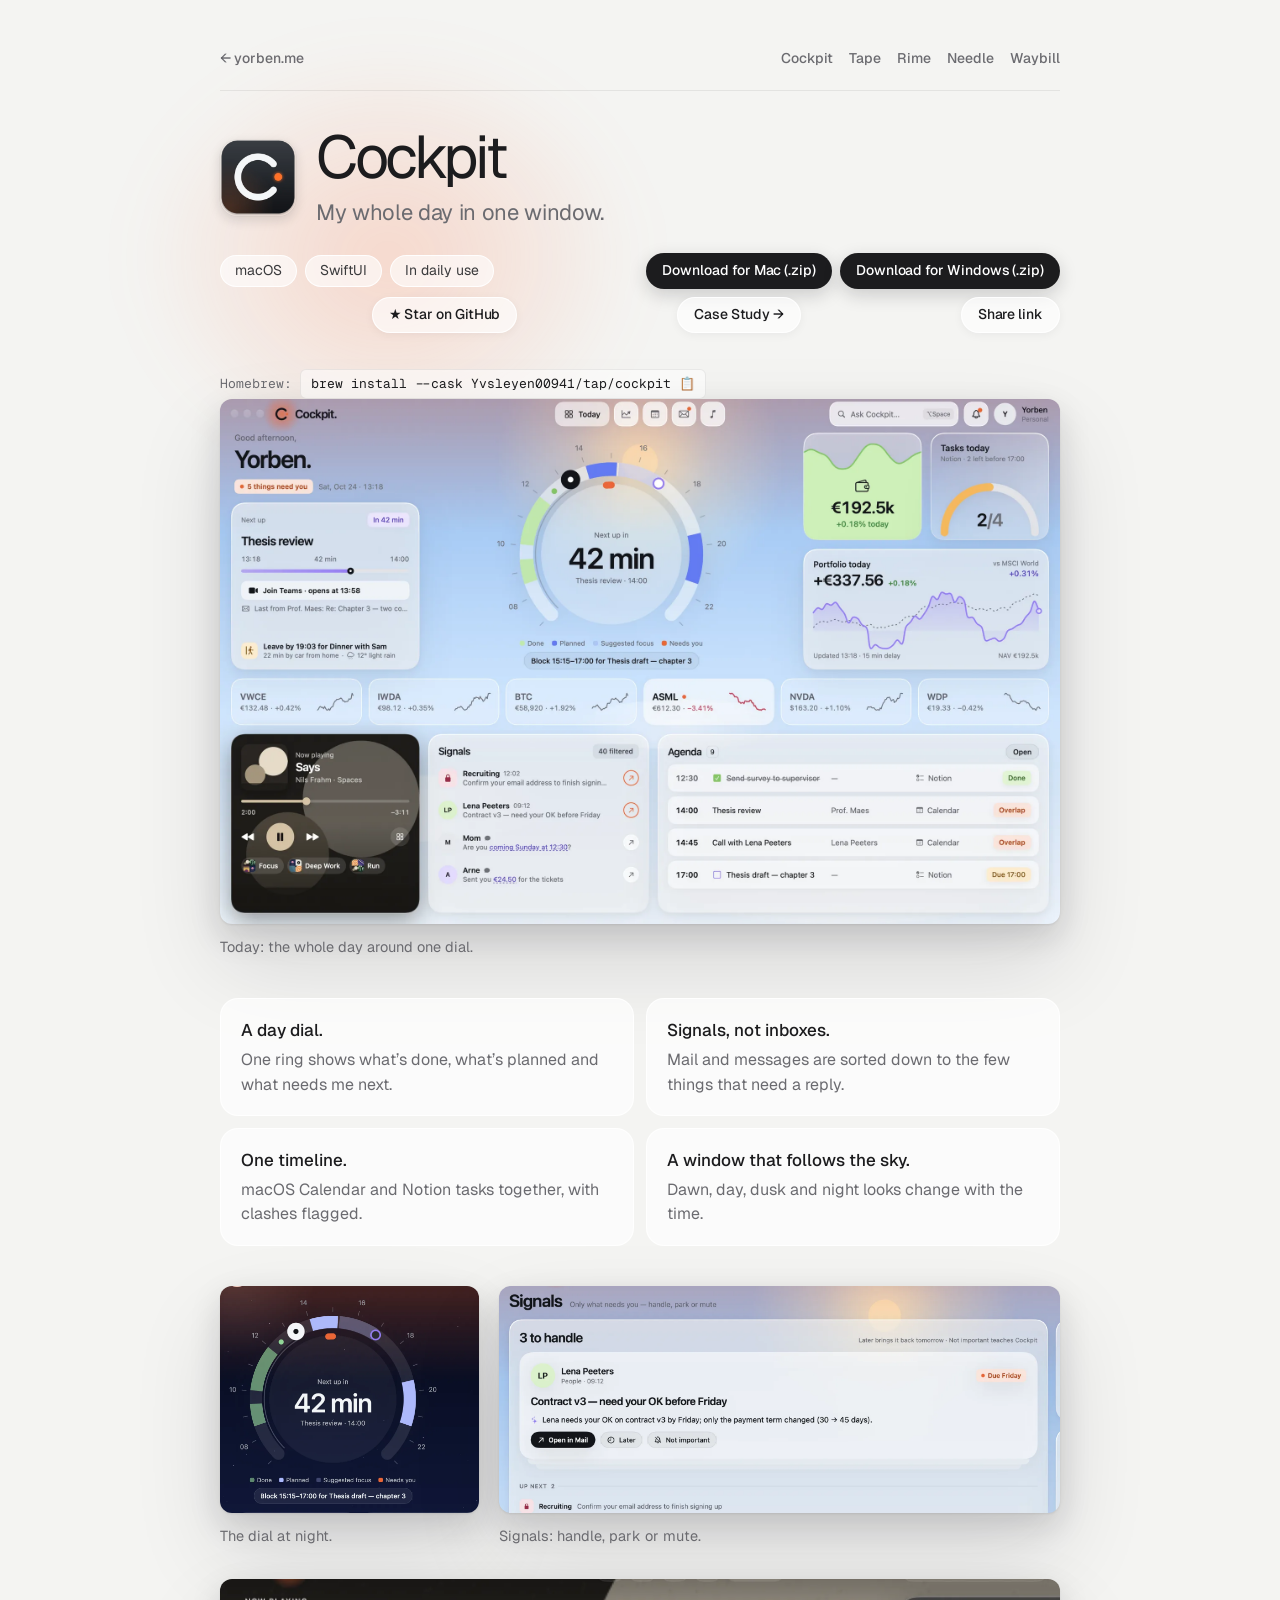
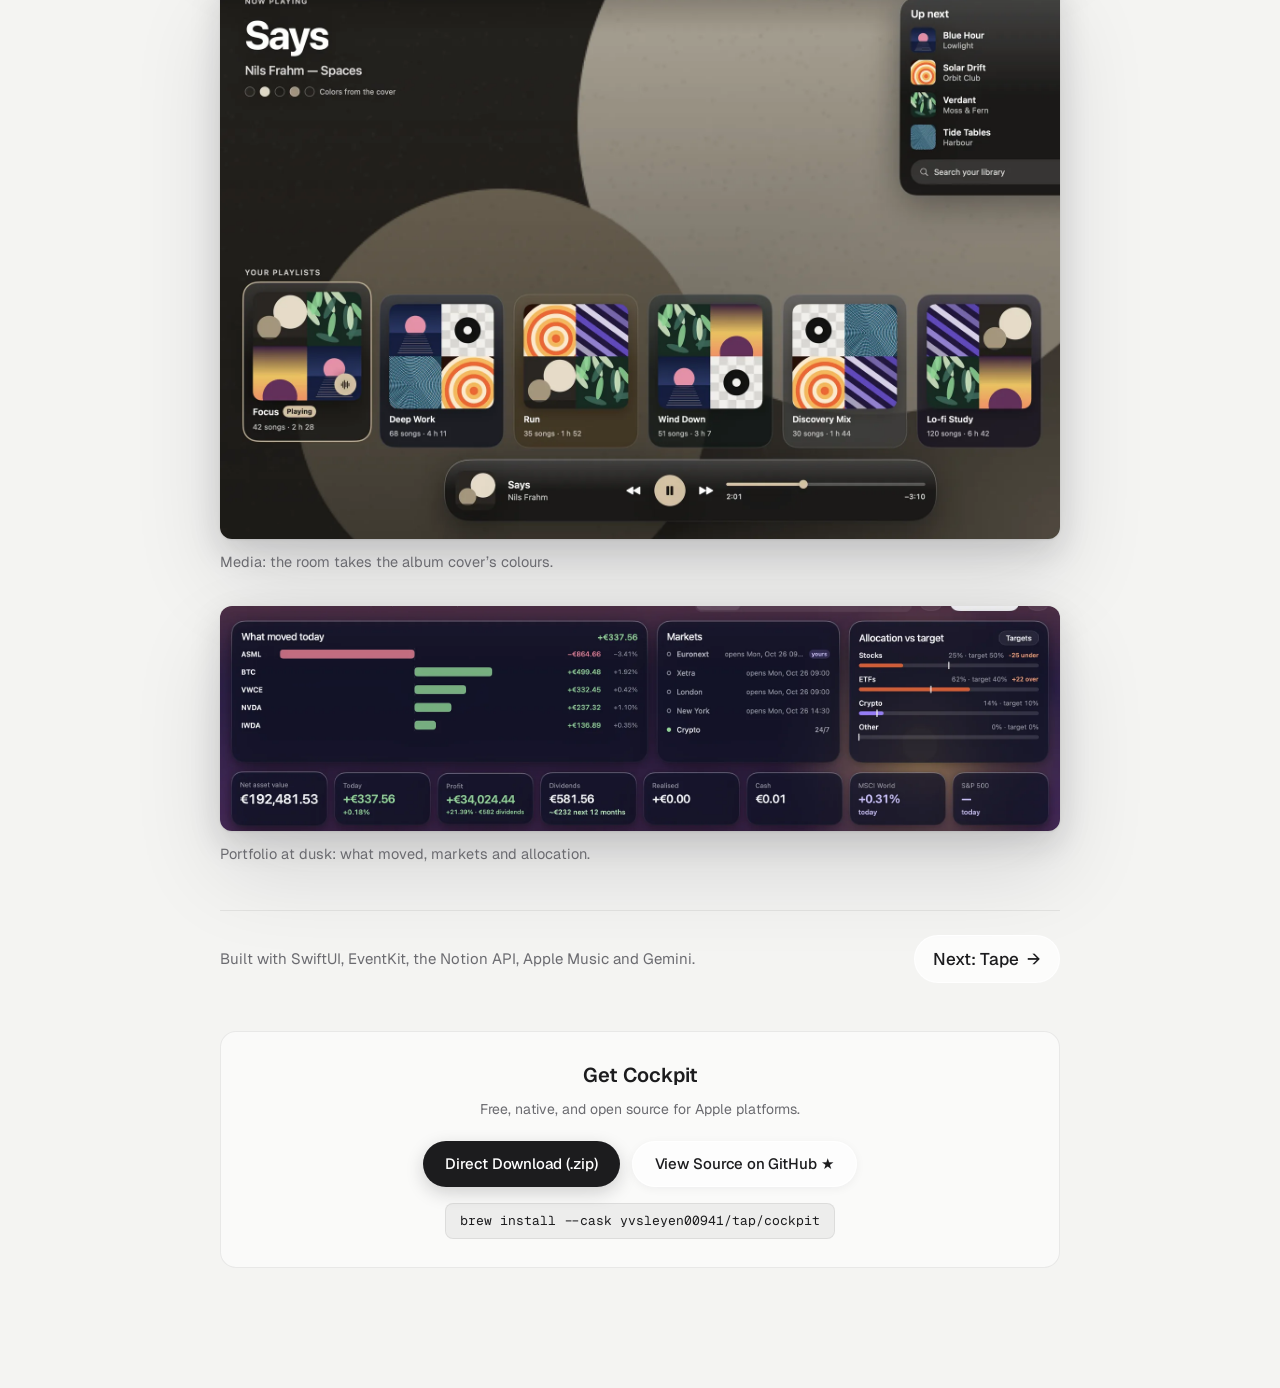
==== commit 4ee7b801: "Cockpit: add a Download for Windows button next to the Mac one Co-Authored-By: Claude Opus 5.5 <nore" ====
--- a/cockpit/index.html
+++ b/cockpit/index.html
@@ -88,6 +88,7 @@
         <div class="detail-meta">
           <span class="chip">macOS</span><span class="chip">SwiftUI</span><span class="chip">In daily use</span>
           <a class="btn btn-ink btn-sm" href="https://github.com/Yvsleyen00941/Cockpit/releases/download/v1.0.0/Cockpit-macOS-v1.0.0.zip">Download for Mac (.zip)</a>
+          <a class="btn btn-ink btn-sm" style="margin-left: 0" href="https://github.com/Yvsleyen00941/Cockpit/releases/download/v1.0.0/Cockpit-Windows-x64-v1.0.0.zip">Download for Windows (.zip)</a>
           <a class="btn btn-glass btn-sm" href="https://github.com/Yvsleyen00941/Cockpit" target="_blank" rel="noopener">★ Star on GitHub</a>
           <a class="btn btn-glass btn-sm" href="../articles/building-cockpit-macos-hud.html">Case Study →</a>
           <button class="btn btn-glass btn-sm" type="button" data-copy="https://yorben.me/#cockpit">Share link</button>
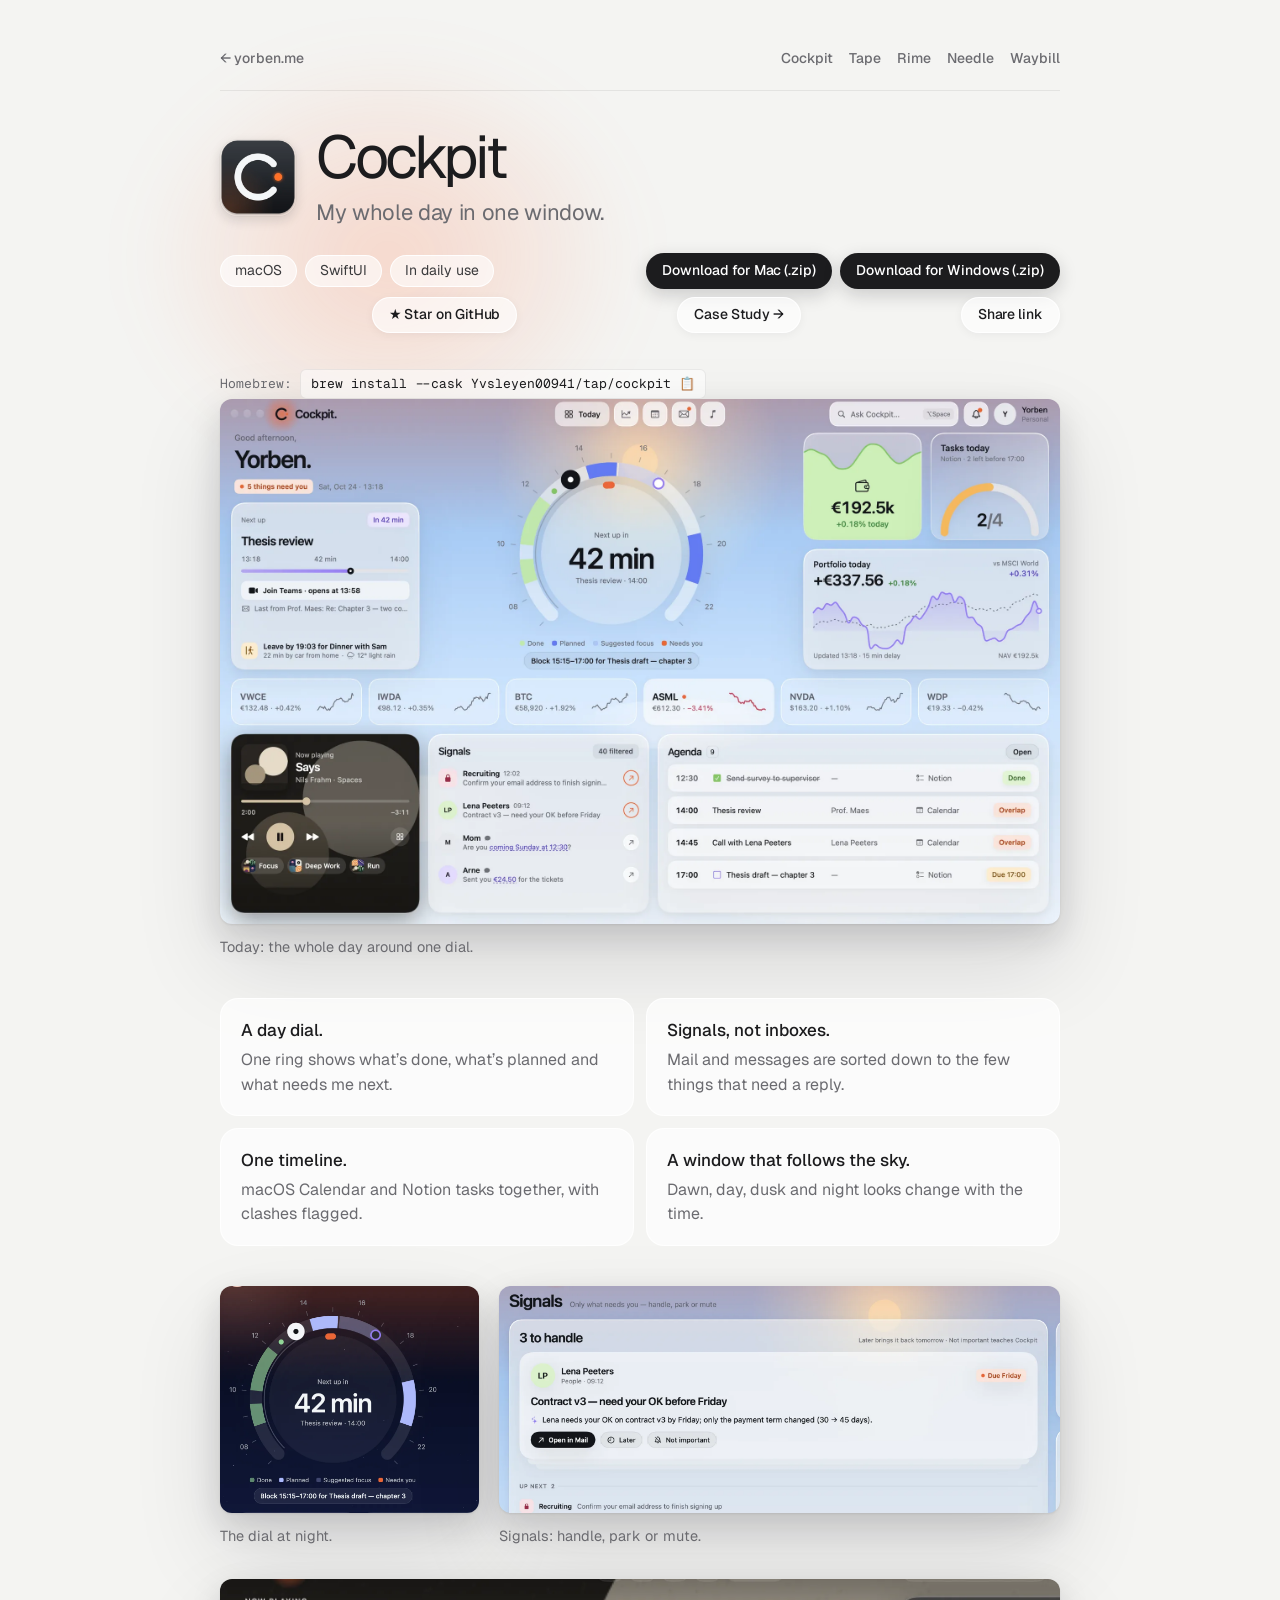
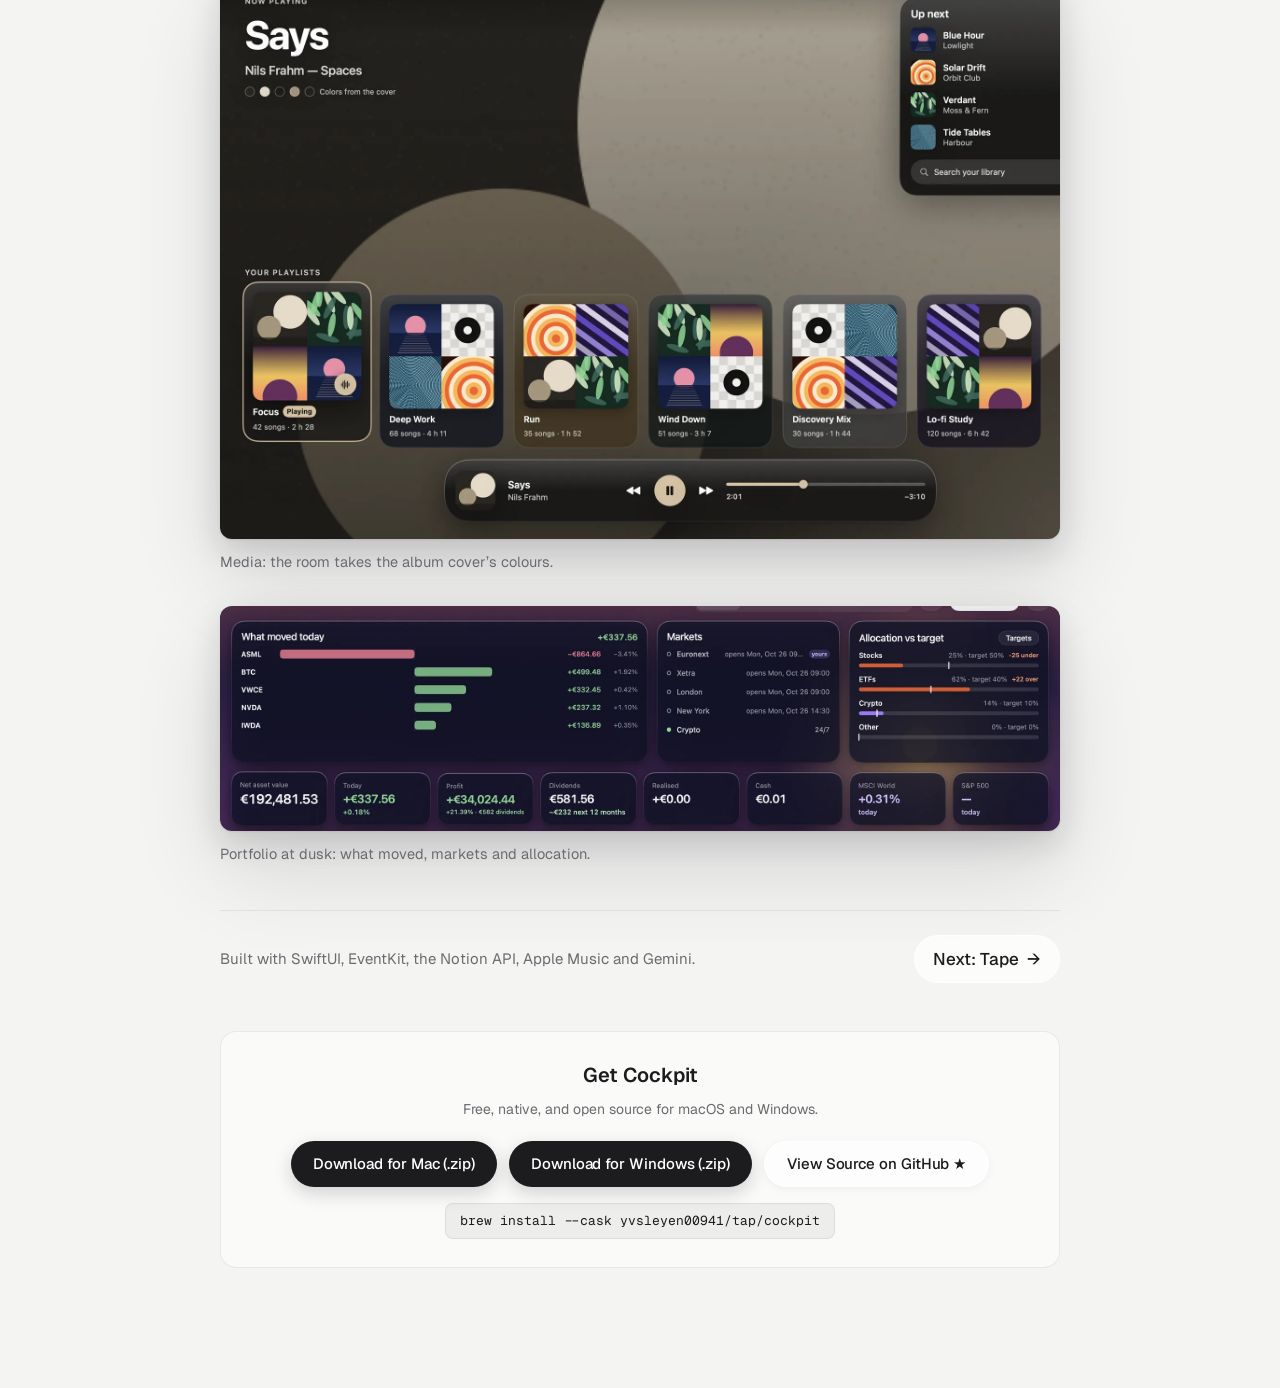
==== commit 71babfdc: "Conversion & SEO boost: add Rime PAD XML, link PAD descriptors on product landing pages, enhance Coc" ====
--- a/cockpit/index.html
+++ b/cockpit/index.html
@@ -3,24 +3,25 @@
 <head>
   <meta charset="UTF-8">
   <meta name="viewport" content="width=device-width, initial-scale=1, viewport-fit=cover">
-  <title>Cockpit — Unified macOS Productivity Heads-Up Display</title>
-  <meta name="description" content="Cockpit consolidates your calendar, tasks, music, and triage signals into a unified native macOS productivity HUD with a 24-hour day dial.">
+  <title>Cockpit — Unified macOS &amp; Windows Productivity Heads-Up Display</title>
+  <meta name="description" content="Cockpit consolidates your calendar, tasks, music, and triage signals into a unified native productivity HUD for macOS and Windows with a 24-hour day dial.">
   <meta name="author" content="Yorben Vander Sleyen">
   <meta name="robots" content="index, follow, max-image-preview:large">
   <link rel="canonical" href="https://yorben.me/cockpit/">
   <link rel="icon" type="image/svg+xml" href="../favicon.svg">
+  <link rel="alternate" type="application/xml" title="Cockpit PAD XML" href="https://yorben.me/cockpit-pad.xml">
 
   <!-- Open Graph -->
   <meta property="og:type" content="website">
   <meta property="og:url" content="https://yorben.me/cockpit/">
-  <meta property="og:title" content="Cockpit — Unified macOS Productivity Heads-Up Display">
-  <meta property="og:description" content="Cockpit consolidates your calendar, tasks, music, and triage signals into a unified native macOS productivity HUD with a 24-hour day dial.">
+  <meta property="og:title" content="Cockpit — Unified macOS &amp; Windows Productivity Heads-Up Display">
+  <meta property="og:description" content="Cockpit consolidates your calendar, tasks, music, and triage signals into a unified native productivity HUD for macOS and Windows with a 24-hour day dial.">
   <meta property="og:image" content="https://yorben.me/assets/work/cockpit/today.webp">
 
   <!-- Twitter -->
   <meta name="twitter:card" content="summary_large_image">
-  <meta name="twitter:title" content="Cockpit — Unified macOS Productivity Heads-Up Display">
-  <meta name="twitter:description" content="Cockpit consolidates your calendar, tasks, music, and triage signals into a unified native macOS productivity HUD with a 24-hour day dial.">
+  <meta name="twitter:title" content="Cockpit — Unified macOS &amp; Windows Productivity Heads-Up Display">
+  <meta name="twitter:description" content="Cockpit consolidates your calendar, tasks, music, and triage signals into a unified native productivity HUD for macOS and Windows with a 24-hour day dial.">
   <meta name="twitter:image" content="https://yorben.me/assets/work/cockpit/today.webp">
 
   <!-- Fonts & Styles -->
@@ -131,9 +132,10 @@
 
     <div class="download-card">
       <h3>Get Cockpit</h3>
-      <p>Free, native, and open source for Apple platforms.</p>
+      <p>Free, native, and open source for macOS and Windows.</p>
       <div style="display: inline-flex; gap: 12px; flex-wrap: wrap; justify-content: center;">
-        <a class="btn btn-ink" href="https://github.com/Yvsleyen00941/Cockpit/releases/download/v1.0.0/Cockpit-macOS-v1.0.0.zip">Direct Download (.zip)</a>
+        <a class="btn btn-ink" href="https://github.com/Yvsleyen00941/Cockpit/releases/download/v1.0.0/Cockpit-macOS-v1.0.0.zip">Download for Mac (.zip)</a>
+        <a class="btn btn-ink" href="https://github.com/Yvsleyen00941/Cockpit/releases/download/v1.0.0/Cockpit-Windows-x64-v1.0.0.zip">Download for Windows (.zip)</a>
         <a class="btn btn-glass" href="https://github.com/Yvsleyen00941/Cockpit" target="_blank" rel="noopener">View Source on GitHub ★</a>
       </div>
       <div style="margin-top: 16px;">
